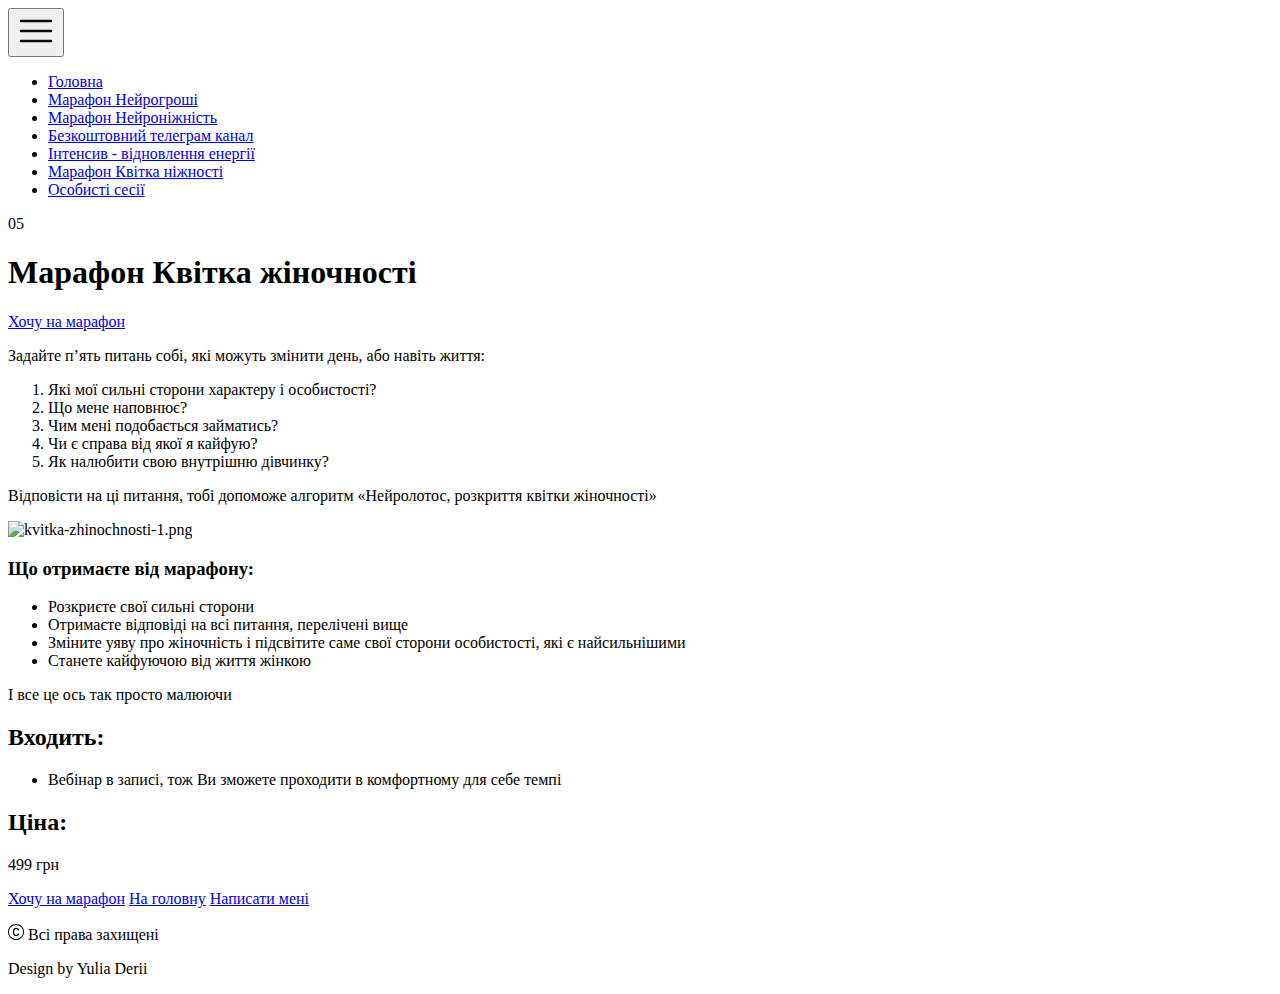
==== kvitka-zhinochnosti.html @ ce117af1 "Add files via upload" ====
<!doctype html>
<html lang="uk">

<head>
        <meta charset="UTF-8" />
        <meta name="viewport" content="width=device-width,initial-scale=1" />
        <meta name="description" content="Сертифікований спеціаліст Нейрофрафіки, провідник у світ, де виконуються
        бажання. Спеціаліст роботи з Метафорично Асоціативними картами." />
        <title>Марафон Квітка жіночності</title>
        <link href="css/kvitka-zhinochnosti.css" rel="stylesheet">
</head>

<body>
        <div class="menu_overlay"></div>
        <header>
                <div class="menu_wrapper"><button class="menu_button" aria-label="Меню"><svg
                                        xmlns="http://www.w3.org/2000/svg" width="40" height="40" viewBox="0 0 40 40"
                                        fill="none">
                                        <path d="M5 10H35M5 20H35M5 30H35" stroke="#090909" stroke-width="2.5"
                                                stroke-linecap="round" stroke-linejoin="round" />
                                </svg></button>
                        <ul class="menu_list">
                                <li class="menu_item"><a href="/" class="menu_link">Головна</a></li>
                                <li class="menu_item"><a href="/neirohroshi.html" class="menu_link">Марафон
                                                Нейрогроші</a></li>
                                <li class="menu_item"><a href="/neirozhinochnist.html" class="menu_link">Марафон
                                                Нейроніжність</a></li>
                                <li class="menu_item"><a href="/telehram-kanal.html" class="menu_link">Безкоштовний
                                                телеграм канал</a></li>
                                <li class="menu_item"><a href="/vidnovlennya-enerhiyi.html" class="menu_link">Інтенсив -
                                                відновлення енергії</a></li>
                                <li class="menu_item active"><a href="/kvitka-zhinochnosti.html"
                                                class="menu_link">Марафон Квітка ніжності</a></li>
                                <li class="menu_item"><a href="/osobysti-sesii.html" class="menu_link">Особисті
                                                сесії</a></li>
                        </ul>
                </div>
        </header>
        <article class="container">
                <div class="number">05</div>
                <h1 class="medium-title">Марафон Квітка жіночності</h1>
                <div class="divider"></div><a href="/rekvizyty.html" class="button button-centered">Хочу на марафон</a>
                <p class="list-description">Задайте п’ять питань собі, які можуть змінити день, або навіть життя:</p>
                <ol class="bottom-indent">
                        <li>Які мої сильні сторони характеру і особистості?</li>
                        <li>Що мене наповнює?</li>
                        <li>Чим мені подобається займатись?</li>
                        <li>Чи є справа від якої я кайфую?</li>
                        <li>Як налюбити свою внутрішню дівчинку?</li>
                </ol>
                <p>Відповісти на ці питання, тобі допоможе алгоритм «Нейролотос, розкриття квітки жіночності»</p><img
                        class="image" src="images/kvitka-zhinochnosti-1.png" width="440" height="440" loading="lazy"
                        alt="kvitka-zhinochnosti-1.png" />
                <h3 class="semi-title small-title title-centered">Що отримаєте від марафону:</h3>
                <ul class="no-indent">
                        <li>Розкриєте свої сильні сторони</li>
                        <li>Отримаєте відповіді на всі питання, перелічені вище</li>
                        <li>Зміните уяву про жіночність і підсвітите саме свої сторони особистості, які є найсильнішими
                        </li>
                        <li>Станете кайфуючою від життя жінкою</li>
                </ul>
                <p>І все це ось так просто малюючи</p>
                <h2 class="small-title title-centered">Входить:</h2>
                <ul class="colored">
                        <li>Вебінар в записі, тож Ви зможете проходити в комфортному для себе темпі</li>
                </ul>
                <h2 class="small-title price_title title-centered">Ціна:</h2>
                <p class="medium-title price_value title-centered">499 грн</p><a href="/rekvizyty.html"
                        class="button button-centered">Хочу на марафон</a> <a href="/"
                        class="secondary-button button-centered">На головну</a> <a
                        href="https://instagram.com/satisfaction_on_dreams?igshid=MzMyNGUyNmU2YQ==" target="_blank"
                        class="link button-centered">Написати мені</a>
        </article>
        <footer>
                <p class="copyrights"><span id="current-year"></span> <svg class="copyrights_icon"
                                xmlns="http://www.w3.org/2000/svg" width="16" height="16" viewBox="0 0 16 16"
                                fill="none">
                                <g clip-path="url(#clip0_397_143)">
                                        <path d="M1 8C1 9.85652 1.7375 11.637 3.05025 12.9497C4.36301 14.2625 6.14348 15 8 15C9.85652 15 11.637 14.2625 12.9497 12.9497C14.2625 11.637 15 9.85652 15 8C15 6.14348 14.2625 4.36301 12.9497 3.05025C11.637 1.7375 9.85652 1 8 1C6.14348 1 4.36301 1.7375 3.05025 3.05025C1.7375 4.36301 1 6.14348 1 8ZM16 8C16 10.1217 15.1571 12.1566 13.6569 13.6569C12.1566 15.1571 10.1217 16 8 16C5.87827 16 3.84344 15.1571 2.34315 13.6569C0.842855 12.1566 0 10.1217 0 8C0 5.87827 0.842855 3.84344 2.34315 2.34315C3.84344 0.842855 5.87827 0 8 0C10.1217 0 12.1566 0.842855 13.6569 2.34315C15.1571 3.84344 16 5.87827 16 8ZM8.146 4.992C6.934 4.992 6.219 5.912 6.219 7.494V8.554C6.219 10.125 6.922 11.016 8.146 11.016C9.125 11.016 9.787 10.43 9.875 9.598H11.17V9.691C11.07 11.139 9.816 12.158 8.14 12.158C6.049 12.158 4.871 10.822 4.871 8.555V7.482C4.871 5.221 6.072 3.844 8.141 3.844C9.822 3.844 11.076 4.898 11.17 6.416V6.504H9.875C9.787 5.625 9.107 4.992 8.146 4.992Z"
                                                fill="#030305" />
                                </g>
                                <defs>
                                        <clipPath id="clip0_397_143">
                                                <rect width="16" height="16" fill="white" />
                                        </clipPath>
                                </defs>
                        </svg> Всі права захищені</p>
                <p class="copyrights">Design by Yulia Derii</p>
        </footer>
        <script src="js/kvitka-zhinochnosti.js"></script>
</body>

</html>
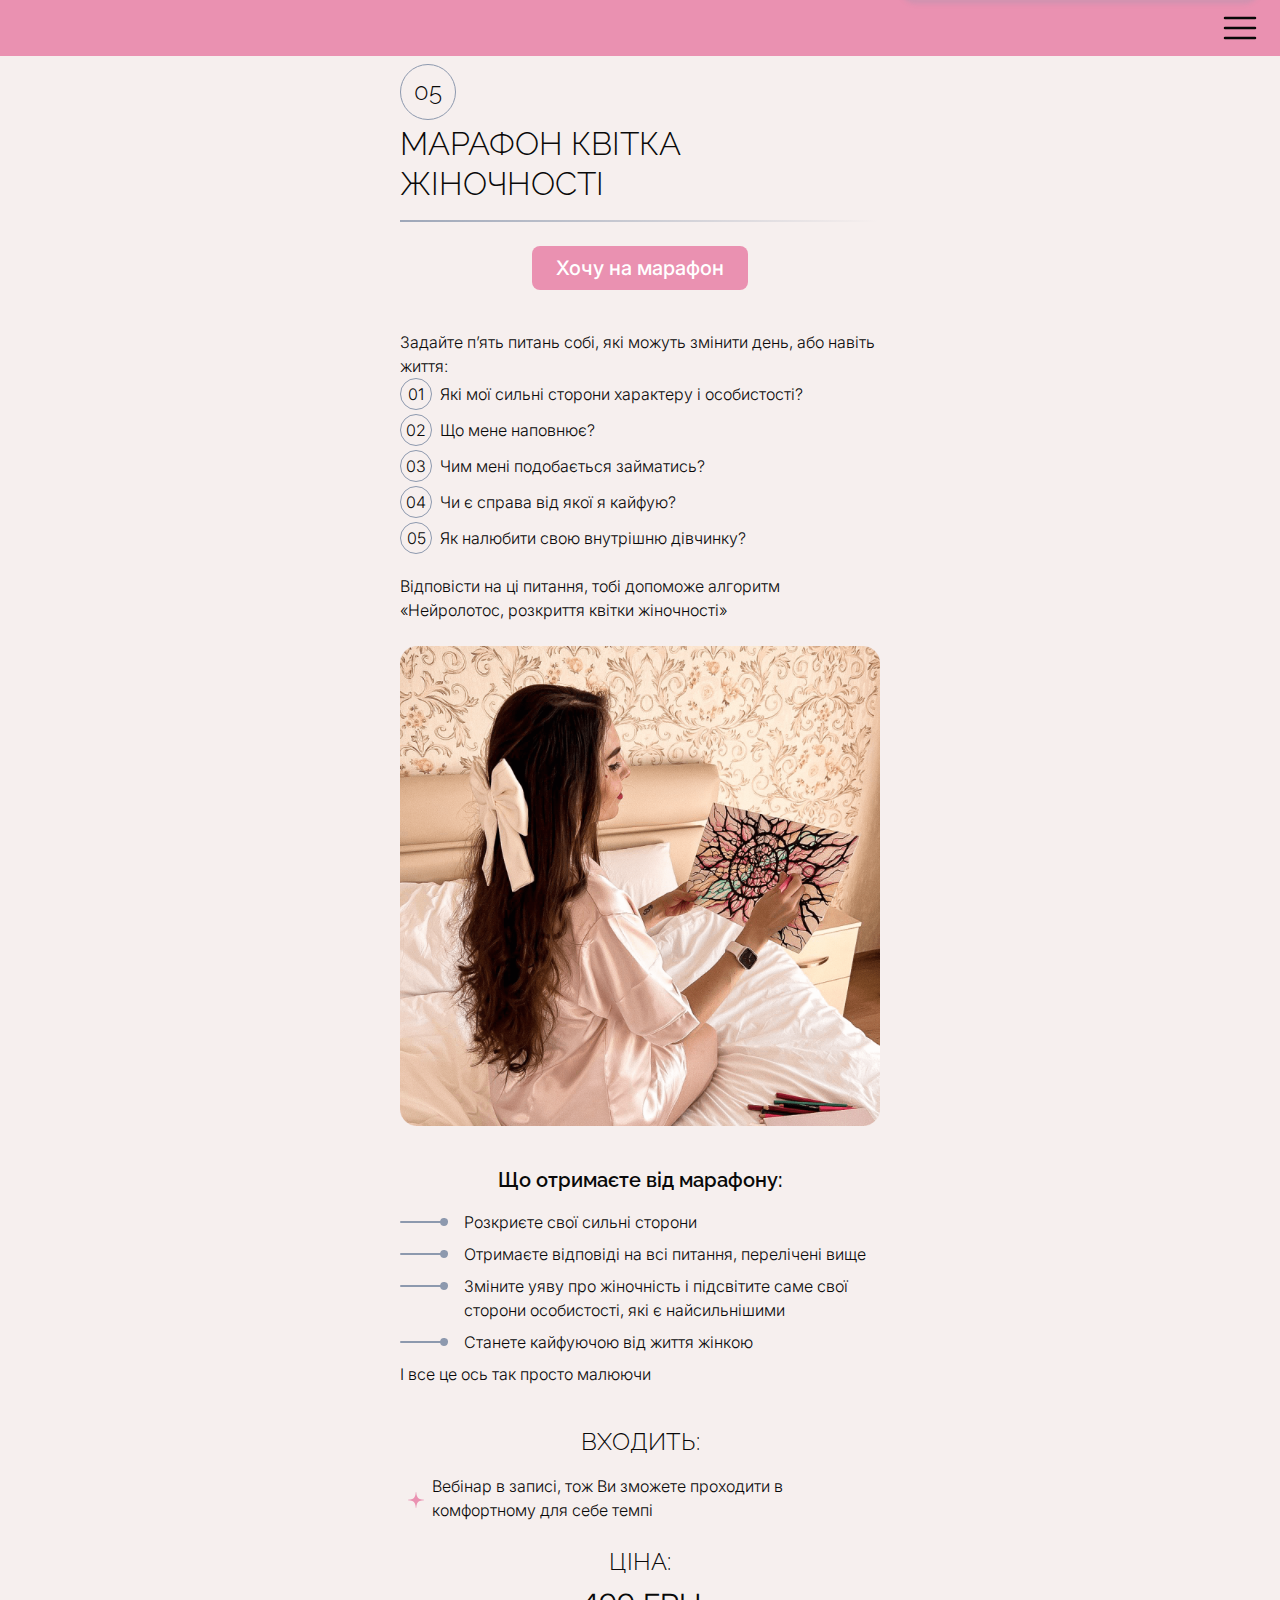
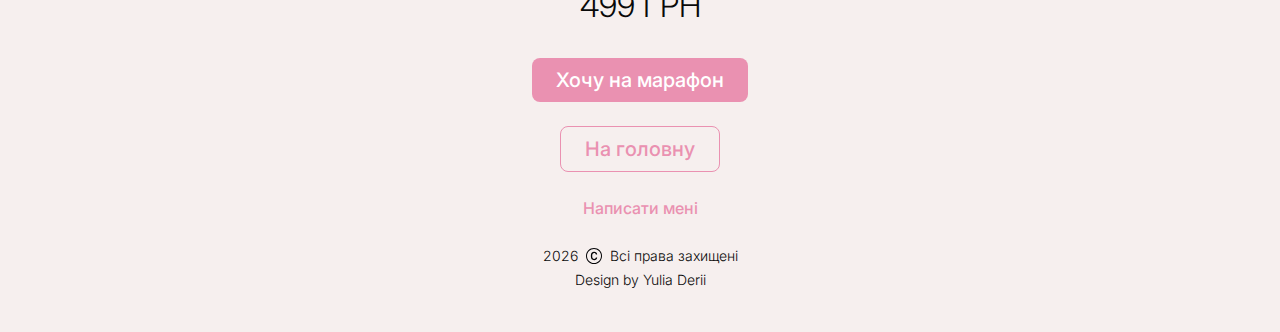
==== commit dad7458d: "s" ====
--- a/kvitka-zhinochnosti.html
+++ b/kvitka-zhinochnosti.html
@@ -21,17 +21,17 @@
                                 </svg></button>
                         <ul class="menu_list">
                                 <li class="menu_item"><a href="/" class="menu_link">Головна</a></li>
-                                <li class="menu_item"><a href="/neirohroshi.html" class="menu_link">Марафон
+                                <li class="menu_item"><a href="neirohroshi.html" class="menu_link">Марафон
                                                 Нейрогроші</a></li>
-                                <li class="menu_item"><a href="/neirozhinochnist.html" class="menu_link">Марафон
+                                <li class="menu_item"><a href="neirozhinochnist.html" class="menu_link">Марафон
                                                 Нейроніжність</a></li>
-                                <li class="menu_item"><a href="/telehram-kanal.html" class="menu_link">Безкоштовний
+                                <li class="menu_item"><a href="telehram-kanal.html" class="menu_link">Безкоштовний
                                                 телеграм канал</a></li>
-                                <li class="menu_item"><a href="/vidnovlennya-enerhiyi.html" class="menu_link">Інтенсив -
+                                <li class="menu_item"><a href="vidnovlennya-enerhiyi.html" class="menu_link">Інтенсив -
                                                 відновлення енергії</a></li>
-                                <li class="menu_item active"><a href="/kvitka-zhinochnosti.html"
+                                <li class="menu_item active"><a href="kvitka-zhinochnosti.html"
                                                 class="menu_link">Марафон Квітка ніжності</a></li>
-                                <li class="menu_item"><a href="/osobysti-sesii.html" class="menu_link">Особисті
+                                <li class="menu_item"><a href="osobysti-sesii.html" class="menu_link">Особисті
                                                 сесії</a></li>
                         </ul>
                 </div>
--- a/css/kvitka-zhinochnosti.css
+++ b/css/kvitka-zhinochnosti.css
@@ -0,0 +1 @@
+@import url(https://fonts.googleapis.com/css2?family=Inter:wght@300;500&family=Raleway:wght@500&display=swap);*{outline:none}a,abbr,acronym,address,applet,article,aside,audio,b,big,blockquote,body,canvas,caption,center,cite,code,dd,del,details,dfn,div,dl,dt,em,embed,fieldset,figcaption,figure,footer,form,h1,h2,h3,h4,h5,h6,header,hgroup,html,i,iframe,img,ins,kbd,label,legend,li,mark,menu,nav,object,ol,output,p,pre,q,ruby,s,samp,section,small,span,strike,strong,sub,summary,sup,table,tbody,td,tfoot,th,thead,time,tr,tt,u,ul,var,video{border:0;font-size:100%;font:inherit;margin:0;padding:0;vertical-align:baseline}article,aside,details,figcaption,figure,footer,header,hgroup,menu,nav,section{display:block}body{line-height:1}ol,ul{list-style:none}blockquote,q{quotes:none}blockquote:after,blockquote:before,q:after,q:before{content:"";content:none}table{border-collapse:collapse;border-spacing:0}a{text-decoration:none}header{background-color:#ea91b1;height:56px;margin-bottom:8px;padding:0 20px}body{background-color:#f6efee;color:#090909;font-family:Inter,sans-serif;font-size:16px;font-weight:300;line-height:150%}footer{padding-bottom:40px}section{margin-bottom:56px}h1:not(.medium-title),h2:not(.small-title){margin-top:8px}h1,h2,h3{font-family:Raleway,sans-serif;text-transform:uppercase}h1:not(.medium-title){font-size:40px;line-height:120%;margin-bottom:8px}@media (max-width:355px){h1:not(.medium-title){font-size:35px;line-height:125%}}.medium-title,h2:not(.small-title){font-size:32px;line-height:125%;margin-bottom:16px;text-transform:uppercase}.small-title,h3{font-size:24px;line-height:133.333%;margin-bottom:4px}h3.semi-title{font-family:Raleway,sans-serif;font-size:20px;font-weight:600;line-height:140%;text-transform:none}.small-title{margin:40px 0 16px}.title-centered{text-align:center}p{margin-bottom:24px}p.bold{font-weight:600;margin:-16px 0 40px}p.small-indent{margin-bottom:16px}p.list-description{margin:40px 0 4px}p.list-description.no-top-indent{margin-top:0}ul{margin-bottom:24px}ul.no-indent{margin-bottom:8px}ul li{padding-left:64px;position:relative}ul li:not(:last-child){margin-bottom:8px}ul li:before{content:url("data:image/svg+xml;charset=utf-8,%3Csvg xmlns='http://www.w3.org/2000/svg' width='48' height='24' fill='none'%3E%3Cpath fill='%238D99AE' fill-rule='evenodd' d='M44 16a4 4 0 1 0-3.874-5H1a1 1 0 1 0 0 2h39.126c.444 1.725 2.01 3 3.874 3Z' clip-rule='evenodd'/%3E%3C/svg%3E");left:0;position:absolute;top:0}ul.colored li{padding-left:32px}ul.colored li:before{content:url("data:image/svg+xml;charset=utf-8,%3Csvg xmlns='http://www.w3.org/2000/svg' width='16' height='16' fill='none'%3E%3Cpath fill='%23EA91B1' d='M7.787.19c.03-.253.396-.253.426 0l.252 2.121a5.969 5.969 0 0 0 5.224 5.224l2.121.252c.253.03.253.396 0 .426l-2.121.252a5.969 5.969 0 0 0-5.224 5.224l-.252 2.121c-.03.253-.396.253-.426 0l-.252-2.121A5.969 5.969 0 0 0 2.31 8.465L.19 8.213c-.253-.03-.253-.396 0-.426l2.121-.252A5.969 5.969 0 0 0 7.535 2.31L7.787.19Z'/%3E%3C/svg%3E");height:16px;left:8px;top:50%;transform:translateY(-50%)}ol{counter-reset:item}ol.bottom-indent{margin-bottom:24px}ol li{padding-left:40px;position:relative}ol li:not(:last-child){margin-bottom:12px}ol li:before{align-items:center;border:1px solid #8d99ae;border-radius:100%;box-sizing:border-box;content:"0" counter(item);counter-increment:item;display:flex;height:32px;justify-content:center;left:0;position:absolute;top:50%;transform:translateY(-50%);width:32px}.container{margin:0 auto;max-width:480px;padding:0 20px}.image{display:block;height:auto;object-fit:contain;width:100%}.button,.secondary-button{border-radius:8px;display:block;font-size:20px;font-weight:500;line-height:140%;padding:8px 24px;text-align:center;width:fit-content}@media (max-width:360px){.button,.secondary-button{font-size:18px;padding-left:10px;padding-right:10px}}.button{background-color:#ea91b1;color:#fff}.secondary-button{border:1px solid #ea91b1;box-sizing:border-box;color:#ea91b1}.button-centered{margin:0 auto 24px}.link{color:#ea91b1;display:block;font-weight:500;width:fit-content}.number{align-items:center;border:1px solid #8d99ae;border-radius:100%;box-sizing:border-box;display:flex;font-family:Raleway,sans-serif;font-size:24px;height:56px;justify-content:center;line-height:133.333%;margin-bottom:4px;width:56px}.divider{background:linear-gradient(90deg,#8d99ae -18.94%,#f6efee 99.55%);height:2px;margin-bottom:24px}.price_title{margin:0 0 8px}.price_value{margin-bottom:32px}.copyrights{align-items:center;display:flex;font-size:14px;justify-content:center;line-height:171.429%;margin-bottom:0;text-align:center}.copyrights_icon{margin:0 8px}.menu_overlay{background:#8d99ae;height:100%;left:0;opacity:0;pointer-events:none;position:fixed;top:0;transition:opacity .4s ease;width:100%;z-index:1}.menu_overlay.active{opacity:.9;pointer-events:auto}.menu_wrapper{height:100%;position:relative}.menu_button,.menu_wrapper{align-items:center;display:flex}.menu_button{background:none;border:none;height:40px;justify-content:center;margin-left:auto;padding:0;width:40px}.menu_list{background-color:#f6efee;border-radius:16px;bottom:100%;box-shadow:0 4px 4px 0 rgba(141,153,174,.25);box-sizing:border-box;margin-bottom:0;max-width:360px;padding:16px;position:absolute;right:0;transition:bottom .4s ease;width:100%;z-index:1}.menu_item{padding:0}.menu_item:not(:last-child){margin-bottom:24px}.menu_item:before{display:none}.menu_item.active:after{background:linear-gradient(90deg,#8d99ae -18.94%,#f6efee 99.55%);content:"";display:block;height:2px;width:100%}.menu_link{color:#090909;font-family:Raleway,sans-serif;font-size:20px;font-weight:600;line-height:140%}